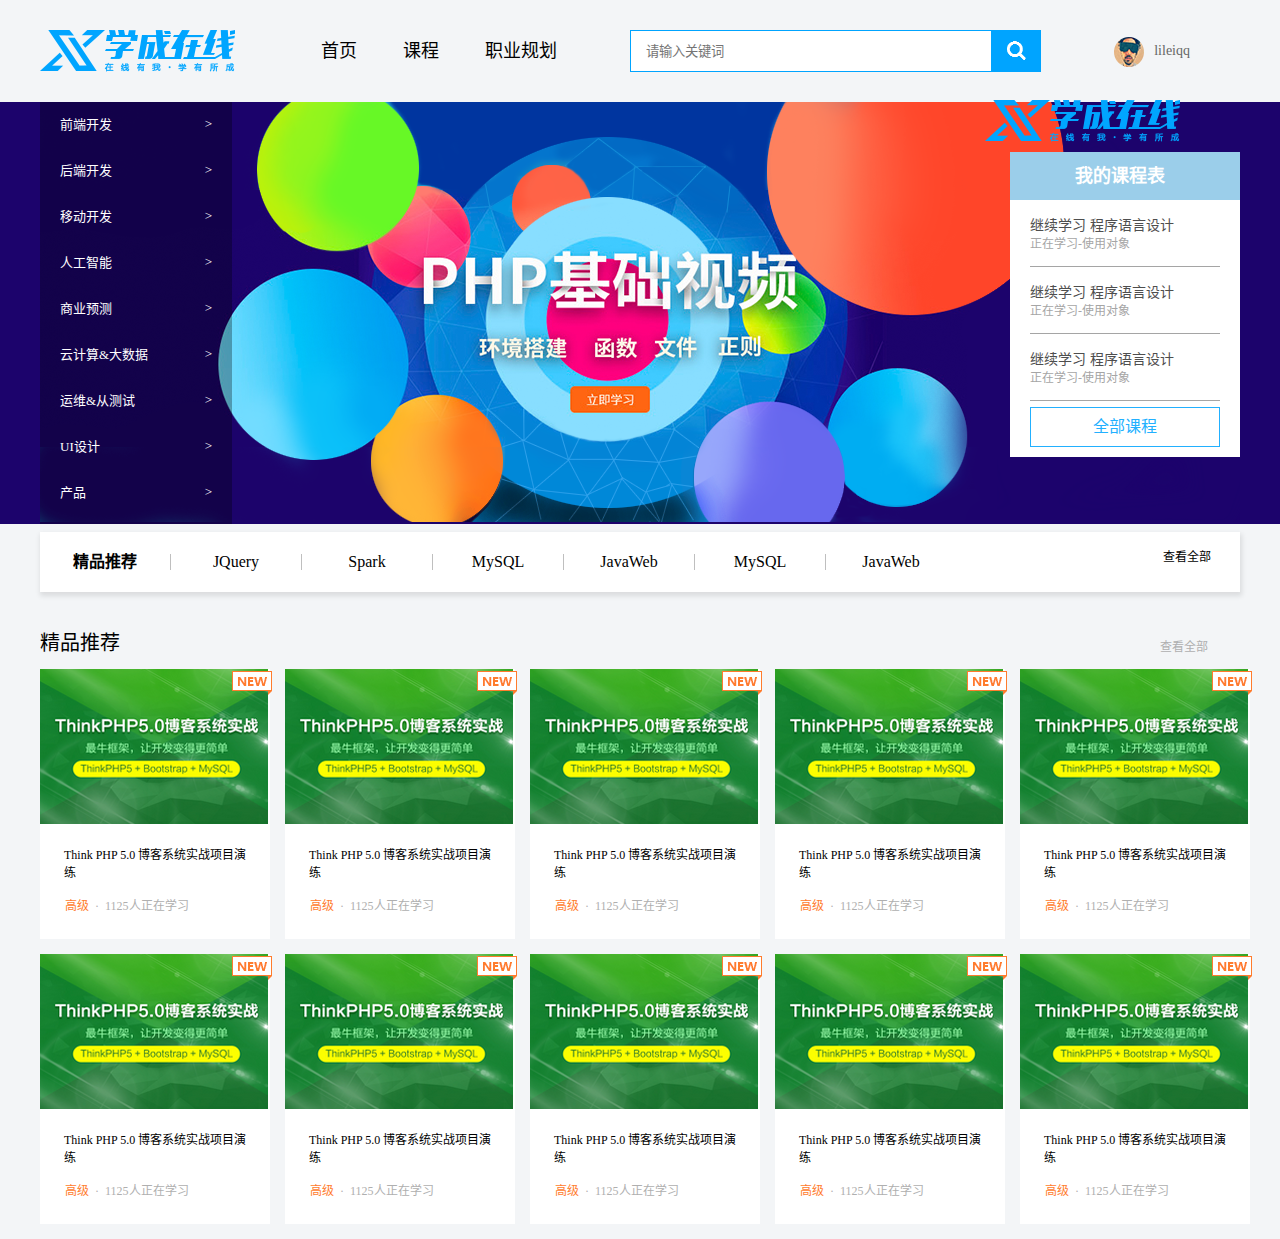
==== index.html @ 4f00f514 "text" ====
<!DOCTYPE html>
<html lang="zh-CN">
<head>
    <meta charset="UTF-8">
    <meta name="viewport" content="width=device-width, initial-scale=1.0">
    <title>学成在线</title>
    <link rel="stylesheet" href="style.css">
</head>
<body>
    <div class="header w">
        <!-- logo的位置 -->
        <div class="logo"><img src="images/logo.png"></div>
        <div class="nav">
            <ul>
                <li><a href="#">首页</a></li>
                <li><a href="#">课程</a></li>
                <li><a href="#">职业规划</a></li>
            </ul>
        </div>
        <!-- 搜索栏的位置 -->
        <div class="search">
            <input type="text" placeholder="请输入关键词">
            <button></button>
        </div>
        <!-- 用户模块 -->
        <div class="user">
            <img src="images/user.png" />lileiqq
        </div>
    </div>
    <div class="banner">
        <!-- banner版心 -->
        <div class="w">
            <div class="subnav">
                <ul>
                    <li><a href="#">前端开发<span>&gt;</span></a></li>
                    <li><a href="#">后端开发<span>&gt;</span></a></li>
                    <li><a href="#">移动开发<span>&gt;</span></a></li>
                    <li><a href="#">人工智能<span>&gt;</span></a></li>
                    <li><a href="#">商业预测<span>&gt;</span></a></li>
                    <li><a href="#">云计算&大数据<span>&gt;</span></a></li>
                    <li><a href="#">运维&从测试<span>&gt;</span></a></li>
                    <li><a href="#">UI设计<span>&gt;</span></a></li>
                    <li><a href="#">产品<span>&gt;</span></a></li>
                </ul>
            </div>
            <div class="course">
                <h4>我的课程表</h4>
                <div class="bd">
                    <ul>
                        <li>
                            <h2>继续学习 程序语言设计</h2>
                            <p>正在学习-使用对象</p>
                        </li>
                        <li>
                            <h2>继续学习 程序语言设计</h2>
                            <p>正在学习-使用对象</p>
                        </li>
                        <li>
                            <h2>继续学习 程序语言设计</h2>
                            <p>正在学习-使用对象</p>
                        </li>
                        <a href="#">全部课程</a>
                    </ul>
                </div>
            </div>
        </div>
        
    </div>
    <!-- 精品推荐开始导航栏 -->
    <div class="goods w">
        <h4><a href="#">精品推荐</a></h4>
        <ul>
            <li><a href="#">JQuery</a></li>
            <li><a href="#">Spark</a></li>
            <li><a href="#">MySQL</a></li>
            <li><a href="#">JavaWeb</a></li>
            <li><a href="#">MySQL</a></li>
            <li><a href="#">JavaWeb</a></li>
        </ul>
        <h2><a href="#">查看全部</a></h2>
    </div>
    <!-- 精品推荐结束导航栏 -->

    <!-- 精品推荐开始 -->
    <div class="box w">
        <div class="box_hd">
            <h2>精品推荐</h2>
            <a href="#">查看全部</a>
        </div>
        <div class="box_bd">
            <ul>
                <li><img src="images/new.png" id="new" ><img src="images/bgc1.png"><h2>Think PHP 5.0 博客系统实战项目演练</h2><div class="tomato"><p class="left">高级</p><p class="right">&nbsp;&nbsp;·&nbsp;&nbsp;1125人正在学习</p></div></li>
                <li><img src="images/new.png" id="new" ><img src="images/bgc1.png"><h2>Think PHP 5.0 博客系统实战项目演练</h2><div class="tomato"><p class="left">高级</p><p class="right">&nbsp;&nbsp;·&nbsp;&nbsp;1125人正在学习</p></div></li>
                <li><img src="images/new.png" id="new" ><img src="images/bgc1.png"><h2>Think PHP 5.0 博客系统实战项目演练</h2><div class="tomato"><p class="left">高级</p><p class="right">&nbsp;&nbsp;·&nbsp;&nbsp;1125人正在学习</p></div></li>
                <li><img src="images/new.png" id="new" ><img src="images/bgc1.png"><h2>Think PHP 5.0 博客系统实战项目演练</h2><div class="tomato"><p class="left">高级</p><p class="right">&nbsp;&nbsp;·&nbsp;&nbsp;1125人正在学习</p></div></li>
                <li><img src="images/new.png" id="new" ><img src="images/bgc1.png"><h2>Think PHP 5.0 博客系统实战项目演练</h2><div class="tomato"><p class="left">高级</p><p class="right">&nbsp;&nbsp;·&nbsp;&nbsp;1125人正在学习</p></div></li>
                <li><img src="images/new.png" id="new" ><img src="images/bgc1.png"><h2>Think PHP 5.0 博客系统实战项目演练</h2><div class="tomato"><p class="left">高级</p><p class="right">&nbsp;&nbsp;·&nbsp;&nbsp;1125人正在学习</p></div></li>
                <li><img src="images/new.png" id="new" ><img src="images/bgc1.png"><h2>Think PHP 5.0 博客系统实战项目演练</h2><div class="tomato"><p class="left">高级</p><p class="right">&nbsp;&nbsp;·&nbsp;&nbsp;1125人正在学习</p></div></li>
                <li><img src="images/new.png" id="new" ><img src="images/bgc1.png"><h2>Think PHP 5.0 博客系统实战项目演练</h2><div class="tomato"><p class="left">高级</p><p class="right">&nbsp;&nbsp;·&nbsp;&nbsp;1125人正在学习</p></div></li>
                <li><img src="images/new.png" id="new" ><img src="images/bgc1.png"><h2>Think PHP 5.0 博客系统实战项目演练</h2><div class="tomato"><p class="left">高级</p><p class="right">&nbsp;&nbsp;·&nbsp;&nbsp;1125人正在学习</p></div></li>
                <li><img src="images/new.png" id="new" ><img src="images/bgc1.png"><h2>Think PHP 5.0 博客系统实战项目演练</h2><div class="tomato"><p class="left">高级</p><p class="right">&nbsp;&nbsp;·&nbsp;&nbsp;1125人正在学习</p></div></li>
    </div>

    <div class="dj">
        <img src="images/logo.png">
    </div>
---- style.css ----
* {
    margin: 0%;
    padding: 0%;
}

.w {
    width: 1200px;
    margin: 0px auto;
}

li {
    list-style: none;
}

a {
    text-decoration: none;
}

body {
    background-color: #f3f5f7;
}

.header {
    height: 42px;
    margin-top: 30px;
}

.logo {
    height: 42px;
    width: 198px;
    float: left;
}

.nav {
    float: left;
    margin-left: 60px;
}

.nav ul li{
    float: left;
    margin: 0px 13px;
}

.nav ul li a {
    display: block;
    height: 42px;
    padding: 0px 10px;
    line-height: 42px;
    font-size: 18px;
    color: black;
}

.nav ul li a:hover {
    border-bottom: 2px solid #00a4ff;
    color: #00a4ff;
}

.search {
    float: left;
    height: 42px;
    width: 412px;
    margin-left: 50px;
}

.search input {
    float: left;
    height: 40px;
    width: 345px;
    border: 1px solid #00a4ff;
    border-right: none;
    padding-left: 15px;
}

.search button {
    float: left;
    height: 42px;
    width: 50px;
    border: 0;
    background: url(images/button.png);
}

.user {
    float: right;
    margin-right: 50px;
    line-height: 42px;
    font-size: 14px;
    color: #666666;

 /* banner部分 */
}

.banner {
    height: 422px;
    background-color: #1c036c;
    margin-top: 30px;
}

.banner .w {
    height: 422px;
    background: url(images/banner2.png) no-repeat top center;
}

.subnav {
    float: left;
    height: 422px;
    width: 192px;
    background-color: rgba(0,0,0, 0.3);
}

.subnav ul {
    margin: 0px 20px;
}

.subnav ul li {
    height: 46px;
    line-height: 44px;
}

.subnav ul li a {
    color: #fff;
    font-size: 13px;
}

.subnav ul li a span {
    float: right;
}

.subnav ul li a:hover {
    color:#00a4ff
}

.course {
    float: right;
    width: 230px;
    height: 305px;
    margin-top: 50px;
    background-color: white;
}

.course>h4 {
    height: 48px;
    padding: 0px 65px;
    background-color: #9bceea;
    line-height: 48px;
    font-size: 18px;
    color: white;
}

.bd {
    padding: 0px 20px;
}


.bd ul li {
    padding: 14px 0px;
    border-bottom: 1px solid #a5a5a5;
}

.bd h2 {
    font-size: 14px;
    font-weight: 400;
    color: #4e4e4e;
}

.bd p {
    font-size: 12px;
    color: #a5a5a5;
}

.bd ul a {
    display: inline-block;
    width: 188px;
    height: 38px;
    text-align: center;
    line-height: 38px;
    color: #22b0ff;
    border: 1px solid #22b0ff;
    margin-top: 6px;
}

/* 精品推荐开始 */
.goods {
    height: 60px;
    margin-top: 8px;
    background-color: white;
    box-shadow: 1px 3px 5px 1px rgba(0,0,0, 0.1);
}

.goods h4 a {
    float: left;
    width: 130px;
    height: 60px;
    font-size: 16px;
    color: black;
    line-height: 60px;
    text-align: center;
}

.goods h4 a:hover {
    color: #22b0ff;
}

.goods ul {
    float: left;
    padding-top: 22px;
}

.goods li{
    float: left;
    width: 130px;
    height: 16px;
    line-height: 16px;
    text-align: center;
    border-left: 1px solid #bfbfbf;
}

.goods li a {
    font-size: 16px;
    color: black;
}

.goods li a:hover {
    color: #22b0ff;
}

.goods h2 {
    float: right;
    width: 57px;
    height: 12px;
    padding-top: 8px;
    padding-right: 20px;
}

.goods h2 a {
    font-size: 12px;
    font-weight: 400;
    color: black;
}

.goods h2 a:hover {
    color: #22b0ff;
}
/* 精品推荐结束 */

/* <!-- 精品推荐开始 --> */
.box {
    height: 598px;
    margin-top: 35px;
}

.box .box_hd {
    height: 42px;
}

.box .box_hd h2 {
    float: left;
    font-size: 20px;
    font-weight: 400;
}

.box .box_hd a {
    float: right;
    padding-top: 10px;
    padding-right: 32px;
    color: #afafaf;
    font-size: 12px;
}

.box .box_hd a:hover {
    color: #22b0ff;
}

.box .box_bd {
    height: 556px;
}

.box .box_bd ul {
    width: 1225px;
}

.box .box_bd ul li {
    position: relative;
    float: left;
    width: 230px;
    height: 270px;
    margin-right: 15px;
    margin-bottom: 15px;
    background-color: white;
    transition: all .5s;
}

.box .box_bd ul li #new {
    position: absolute;
    right: -2px;
    top: 2px;
}

.box .box_bd ul li div {
    width: 230px;
    height: 154px;
}

.box .box_bd ul li h2 {
    width: 185px;
    margin-top: 17px;
    padding-left: 24px;
    font-size: 12px;
    font-weight: 400;
}

.box .box_bd ul li .tomato {
    height: 15px;
    padding-left: 25px;
    margin-top: 15px;
}

.box .box_bd ul li .tomato .left {
    float: left;
    font-size: 12px;
    color: #ff7c2d;
}

.box .box_bd ul li .tomato .right {
    float: left;
    font-size: 12px;
    color: #afafaf;
}

.box_bd ul li:hover {
    box-shadow: 1px 3px 5px 1px rgba(0,0,0, 0.1);
}

.dj {
    position: fixed;
    right: 100px;
    top: 100px;
}

.user img {
    padding-right: 10px;
    vertical-align: middle;
}
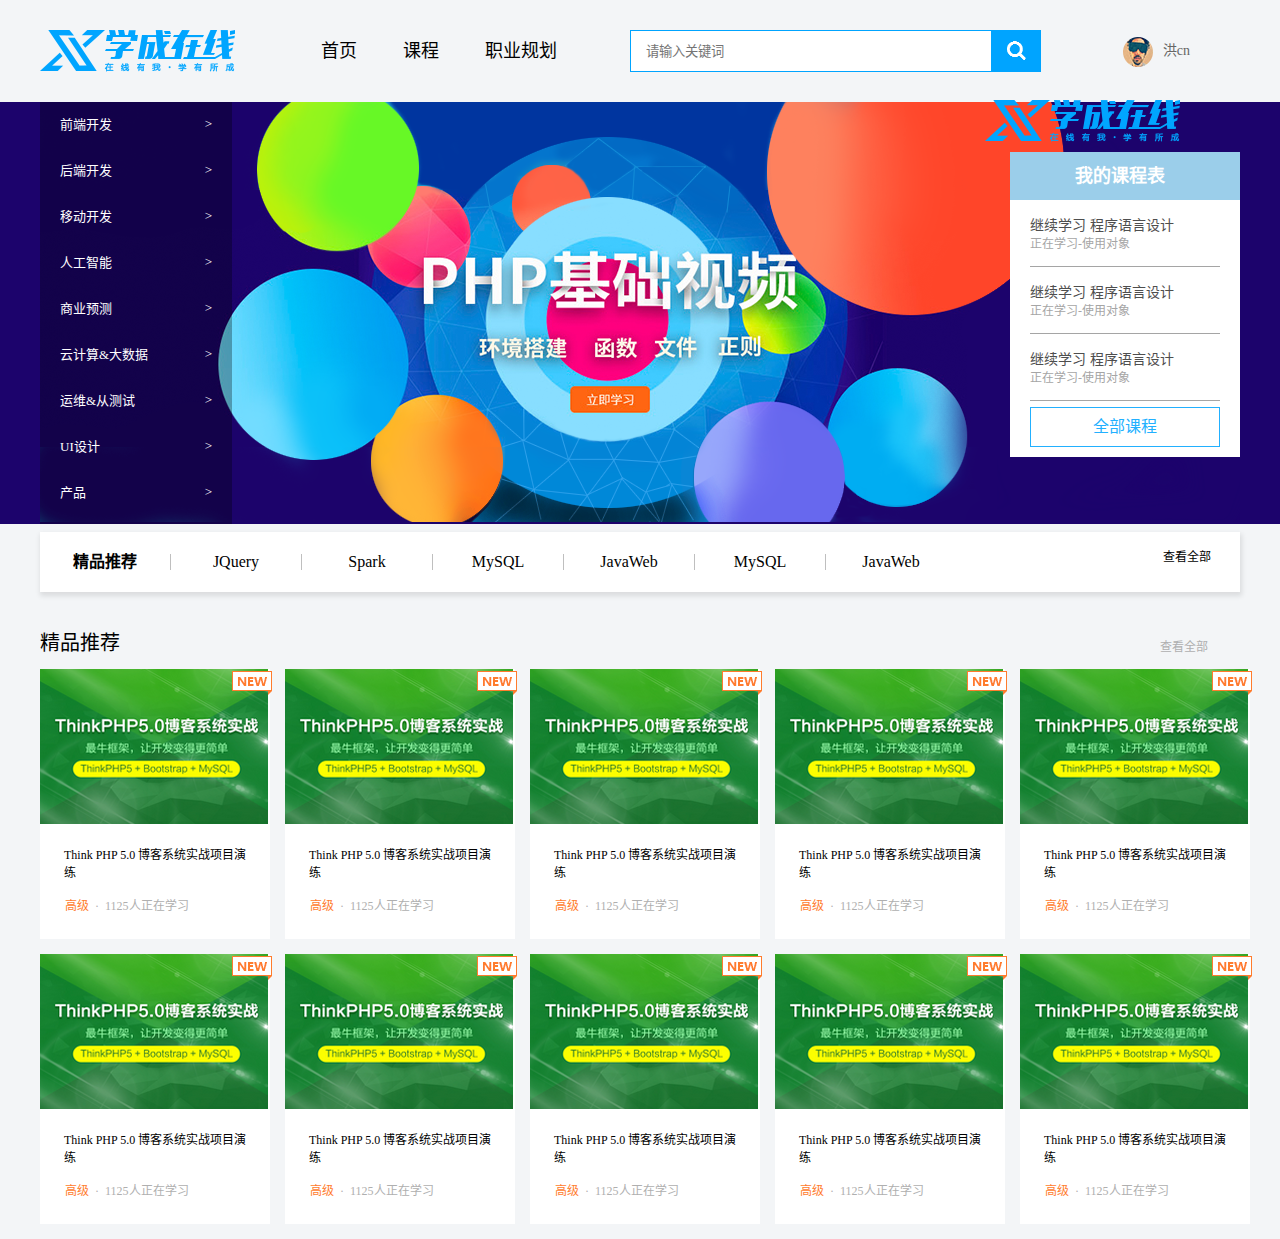
==== commit 82f5cb83: "text1" ====
--- a/index.html
+++ b/index.html
@@ -24,7 +24,7 @@
         </div>
         <!-- 用户模块 -->
         <div class="user">
-            <img src="images/user.png" />lileiqq
+            <img src="images/user.png" />洪cn
         </div>
     </div>
     <div class="banner">
--- a/style.css
+++ b/style.css
@@ -55,7 +55,7 @@
     color: #00a4ff;
 }
 
-.search {
+.header .search {
     float: left;
     height: 42px;
     width: 412px;
@@ -69,6 +69,7 @@
     border: 1px solid #00a4ff;
     border-right: none;
     padding-left: 15px;
+    outline: none;
 }
 
 .search button {
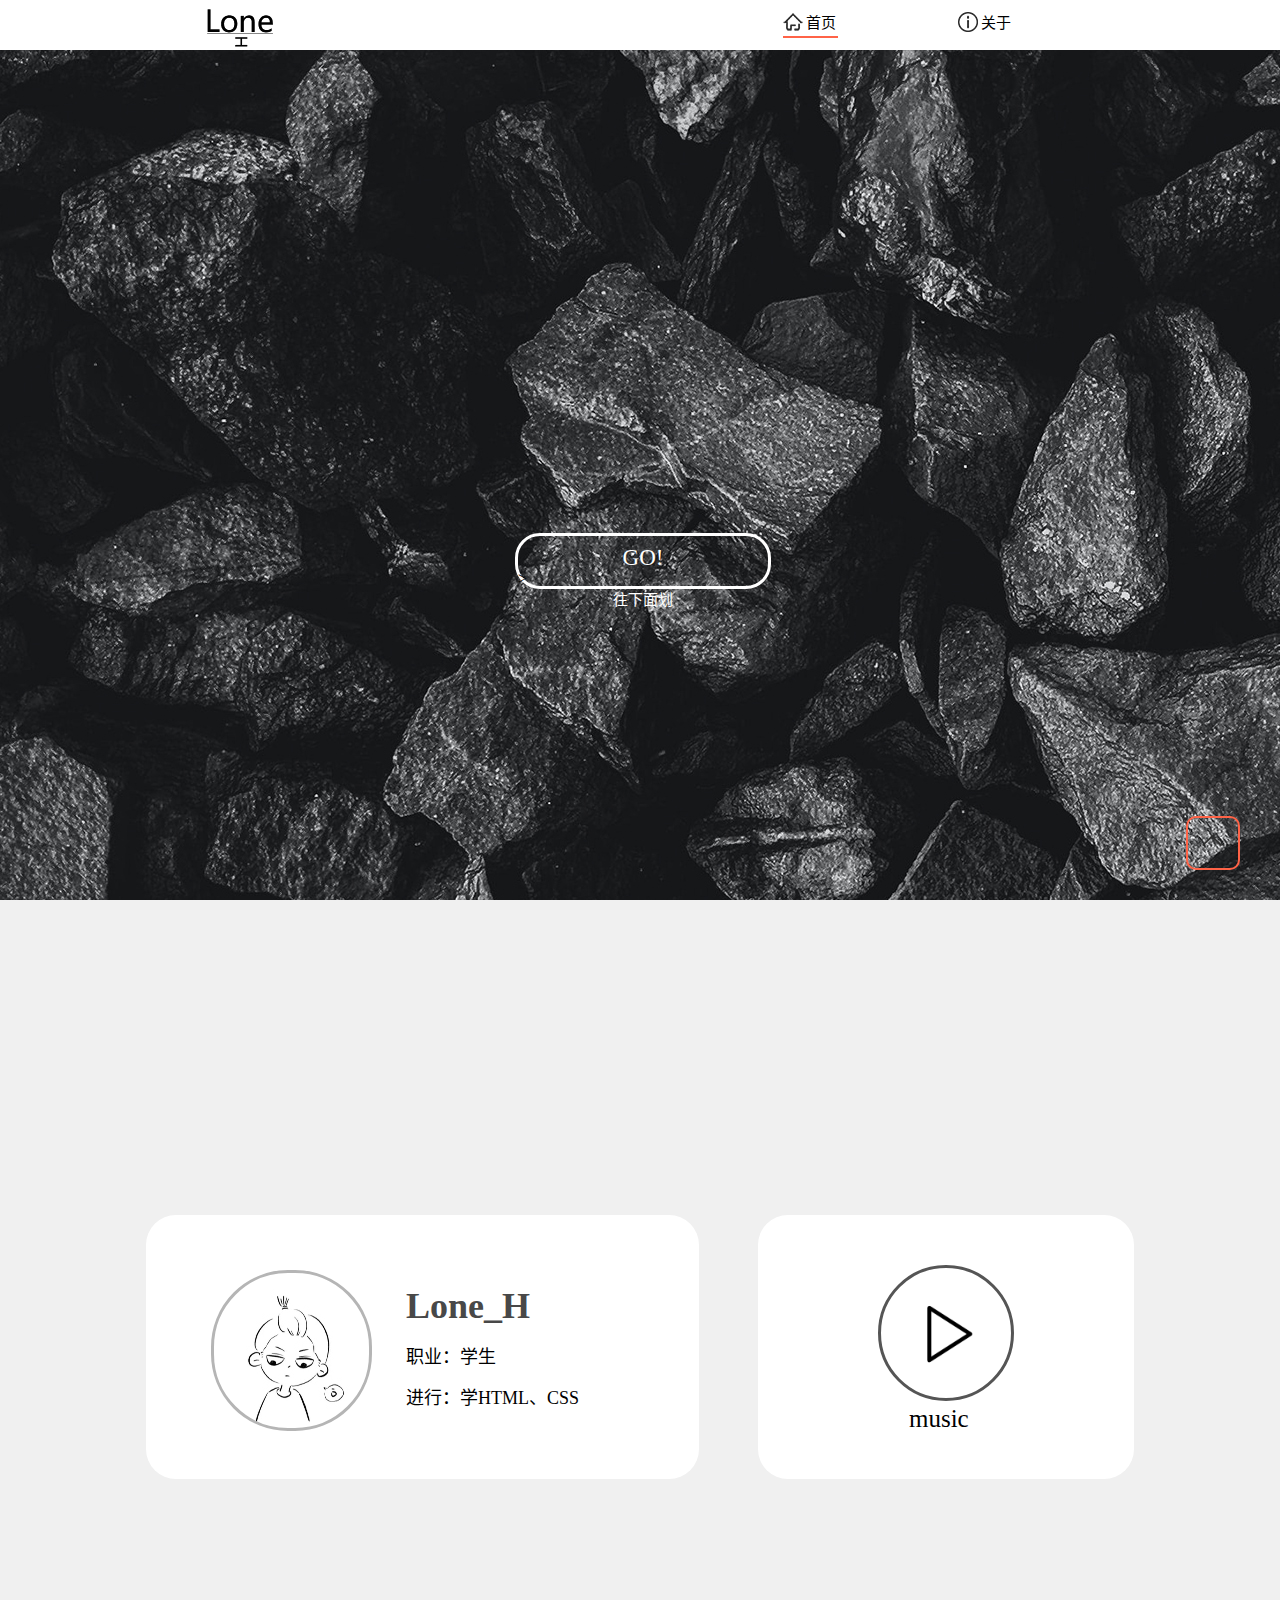
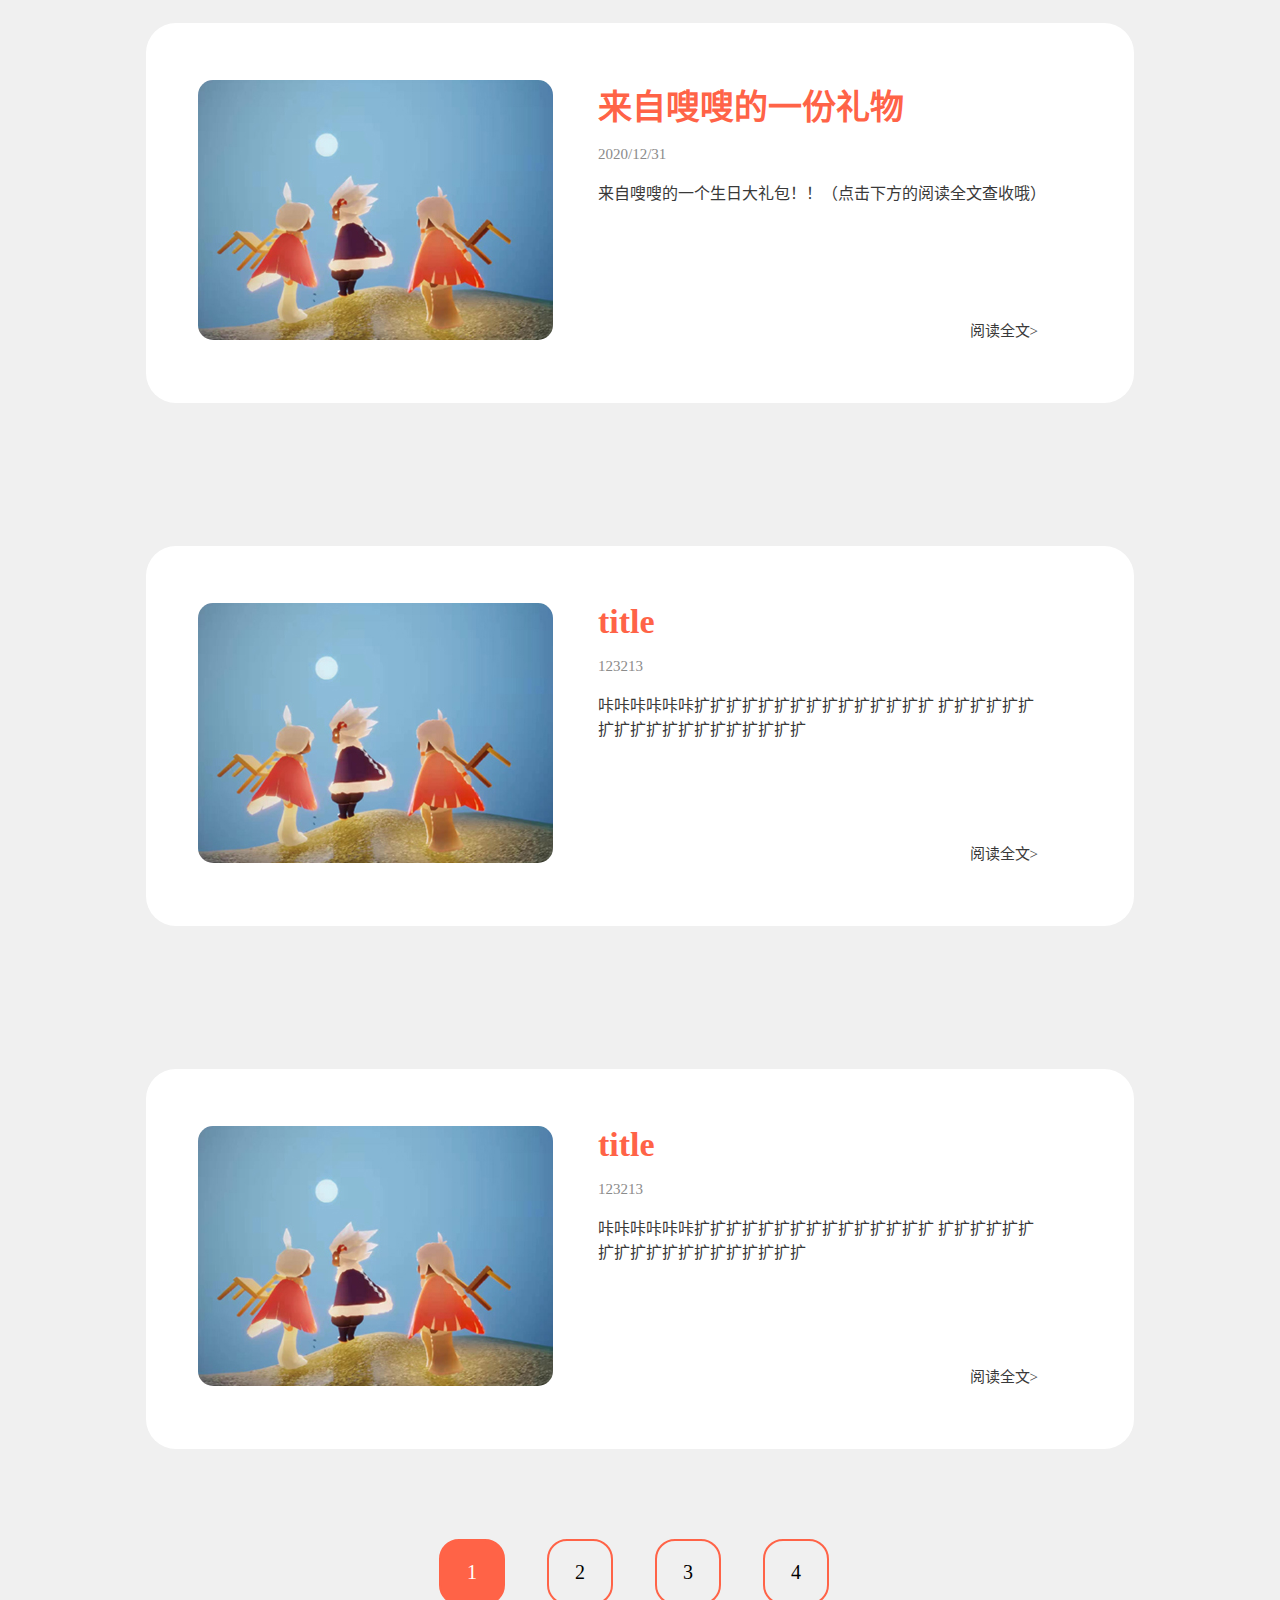
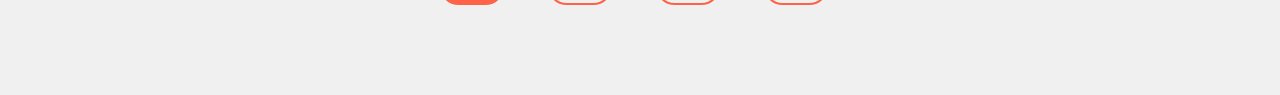
==== commit 503c9a49: "12.31gift" ====
--- a/index.html
+++ b/index.html
@@ -1,106 +1,103 @@
 <!DOCTYPE html>
 <html lang="zh-CN">
+
 <head>
     <meta charset="UTF-8">
     <meta name="viewport" content="width=device-width, initial-scale=1.0">
-    <title>学成在线</title>
-    <link rel="stylesheet" href="style.css">
+    <title>Lone_H的个人博客</title>
+    <link rel="stylesheet" href="css/Initialize.css">
+    <link rel="stylesheet" href="css/style.css">
 </head>
+
 <body>
-    <div class="header w">
-        <!-- logo的位置 -->
-        <div class="logo"><img src="images/logo.png"></div>
+    <!-- nav部分 -->
+    <div class="box">
         <div class="nav">
+            <a href="index.html"><img src="images/logo.png"></a>
             <ul>
-                <li><a href="#">首页</a></li>
-                <li><a href="#">课程</a></li>
-                <li><a href="#">职业规划</a></li>
+                <li><a href="index.html"><img src="images/home.png">首页</a></li>
+                <li><a href="about.html"><img src="images/about.png">关于</a></li>
             </ul>
-        </div>
-        <!-- 搜索栏的位置 -->
-        <div class="search">
-            <input type="text" placeholder="请输入关键词">
-            <button></button>
-        </div>
-        <!-- 用户模块 -->
-        <div class="user">
-            <img src="images/user.png" />洪cn
-        </div>
-    </div>
-    <div class="banner">
-        <!-- banner版心 -->
-        <div class="w">
-            <div class="subnav">
-                <ul>
-                    <li><a href="#">前端开发<span>&gt;</span></a></li>
-                    <li><a href="#">后端开发<span>&gt;</span></a></li>
-                    <li><a href="#">移动开发<span>&gt;</span></a></li>
-                    <li><a href="#">人工智能<span>&gt;</span></a></li>
-                    <li><a href="#">商业预测<span>&gt;</span></a></li>
-                    <li><a href="#">云计算&大数据<span>&gt;</span></a></li>
-                    <li><a href="#">运维&从测试<span>&gt;</span></a></li>
-                    <li><a href="#">UI设计<span>&gt;</span></a></li>
-                    <li><a href="#">产品<span>&gt;</span></a></li>
-                </ul>
-            </div>
-            <div class="course">
-                <h4>我的课程表</h4>
-                <div class="bd">
-                    <ul>
-                        <li>
-                            <h2>继续学习 程序语言设计</h2>
-                            <p>正在学习-使用对象</p>
-                        </li>
-                        <li>
-                            <h2>继续学习 程序语言设计</h2>
-                            <p>正在学习-使用对象</p>
-                        </li>
-                        <li>
-                            <h2>继续学习 程序语言设计</h2>
-                            <p>正在学习-使用对象</p>
-                        </li>
-                        <a href="#">全部课程</a>
-                    </ul>
-                </div>
-            </div>
         </div>
         
     </div>
-    <!-- 精品推荐开始导航栏 -->
-    <div class="goods w">
-        <h4><a href="#">精品推荐</a></h4>
+    <!-- banner部分 -->
+    <div class="banner" style="background-image: url(images/banner.jpg);">
+        <div class="tab">
+            <span><a href="gift.html" target="_blank">GO!</a>></span>
+            <p>往下面划</p></a>
+        </div>
+    </div>
+    <!-- 模块部分 -->
+    <div class="mokuai w">
+        <div class="info">
+            <div class="user" style="background-image:url(images/user.jpg)"></div>
+            <ul>
+                <li><a href="about.html"><h3>Lone_H</h3></a></li>
+                <li>职业：学生</li>
+                <li>进行：学HTML、CSS</li>
+            </ul>
+        </div>
+        <div class="music">
+            <div class="musicbox">
+                <img src="images/play.png">
+                <h4>music</h4>
+            </div>
+        </div>
+    </div>
+    <div class="blog w">
         <ul>
-            <li><a href="#">JQuery</a></li>
-            <li><a href="#">Spark</a></li>
-            <li><a href="#">MySQL</a></li>
-            <li><a href="#">JavaWeb</a></li>
-            <li><a href="#">MySQL</a></li>
-            <li><a href="#">JavaWeb</a></li>
+            <li>
+                <div class="photo">
+                    <img src="images/photo1.jpg" >
+                </div>
+                <div class="artical">
+                    <h4>来自嗖嗖的一份礼物</h4>
+                    <p id="go">2020/12/31</p>
+                    <p>来自嗖嗖的一个生日大礼包！！（点击下方的阅读全文查收哦）</p>
+                    <a href="gift.html">阅读全文></a>
+                </div>
+            </li>
+            <li>
+                <div class="photo">
+                    <img src="images/photo1.jpg" alt="">
+                </div>
+                <div class="artical">
+                    <h4>title</h4>
+                    <p>123213</p>
+                    <p>咔咔咔咔咔咔扩扩扩扩扩扩扩扩扩扩扩扩扩扩扩
+                        扩扩扩扩扩扩扩扩扩扩扩扩扩扩扩扩扩扩扩</p>
+                    <a href="#">阅读全文></a>
+                </div>
+            </li>
+            <li>
+                <div class="photo">
+                    <img src="images/photo1.jpg" alt="">
+                </div>
+                <div class="artical">
+                    <h4>title</h4>
+                    <p>123213</p>
+                    <p>咔咔咔咔咔咔扩扩扩扩扩扩扩扩扩扩扩扩扩扩扩
+                        扩扩扩扩扩扩扩扩扩扩扩扩扩扩扩扩扩扩扩</p>
+                    <a href="#">阅读全文></a>
+                </div>
+            </li>
+            
         </ul>
-        <h2><a href="#">查看全部</a></h2>
     </div>
-    <!-- 精品推荐结束导航栏 -->
-
-    <!-- 精品推荐开始 -->
-    <div class="box w">
-        <div class="box_hd">
-            <h2>精品推荐</h2>
-            <a href="#">查看全部</a>
-        </div>
-        <div class="box_bd">
-            <ul>
-                <li><img src="images/new.png" id="new" ><img src="images/bgc1.png"><h2>Think PHP 5.0 博客系统实战项目演练</h2><div class="tomato"><p class="left">高级</p><p class="right">&nbsp;&nbsp;·&nbsp;&nbsp;1125人正在学习</p></div></li>
-                <li><img src="images/new.png" id="new" ><img src="images/bgc1.png"><h2>Think PHP 5.0 博客系统实战项目演练</h2><div class="tomato"><p class="left">高级</p><p class="right">&nbsp;&nbsp;·&nbsp;&nbsp;1125人正在学习</p></div></li>
-                <li><img src="images/new.png" id="new" ><img src="images/bgc1.png"><h2>Think PHP 5.0 博客系统实战项目演练</h2><div class="tomato"><p class="left">高级</p><p class="right">&nbsp;&nbsp;·&nbsp;&nbsp;1125人正在学习</p></div></li>
-                <li><img src="images/new.png" id="new" ><img src="images/bgc1.png"><h2>Think PHP 5.0 博客系统实战项目演练</h2><div class="tomato"><p class="left">高级</p><p class="right">&nbsp;&nbsp;·&nbsp;&nbsp;1125人正在学习</p></div></li>
-                <li><img src="images/new.png" id="new" ><img src="images/bgc1.png"><h2>Think PHP 5.0 博客系统实战项目演练</h2><div class="tomato"><p class="left">高级</p><p class="right">&nbsp;&nbsp;·&nbsp;&nbsp;1125人正在学习</p></div></li>
-                <li><img src="images/new.png" id="new" ><img src="images/bgc1.png"><h2>Think PHP 5.0 博客系统实战项目演练</h2><div class="tomato"><p class="left">高级</p><p class="right">&nbsp;&nbsp;·&nbsp;&nbsp;1125人正在学习</p></div></li>
-                <li><img src="images/new.png" id="new" ><img src="images/bgc1.png"><h2>Think PHP 5.0 博客系统实战项目演练</h2><div class="tomato"><p class="left">高级</p><p class="right">&nbsp;&nbsp;·&nbsp;&nbsp;1125人正在学习</p></div></li>
-                <li><img src="images/new.png" id="new" ><img src="images/bgc1.png"><h2>Think PHP 5.0 博客系统实战项目演练</h2><div class="tomato"><p class="left">高级</p><p class="right">&nbsp;&nbsp;·&nbsp;&nbsp;1125人正在学习</p></div></li>
-                <li><img src="images/new.png" id="new" ><img src="images/bgc1.png"><h2>Think PHP 5.0 博客系统实战项目演练</h2><div class="tomato"><p class="left">高级</p><p class="right">&nbsp;&nbsp;·&nbsp;&nbsp;1125人正在学习</p></div></li>
-                <li><img src="images/new.png" id="new" ><img src="images/bgc1.png"><h2>Think PHP 5.0 博客系统实战项目演练</h2><div class="tomato"><p class="left">高级</p><p class="right">&nbsp;&nbsp;·&nbsp;&nbsp;1125人正在学习</p></div></li>
+    <!-- 尾部导航 -->
+    <div class="footer">
+        <a href="#">1</a>
+        <a href="#">2</a>
+        <a href="#">3</a>
+        <a href="#">4</a>
     </div>
 
-    <div class="dj">
-        <img src="images/logo.png">
+    <!-- 边侧导航栏 -->
+    <div class="sidenav">
+        <a href="#"><img src="images/top.png"></a>
     </div>
+
+    <audio src="birthdays.mp3" controls autoplay style="display: none;"></audio>
+        
+</html>--- a/css/Initialize.css
+++ b/css/Initialize.css
@@ -0,0 +1,22 @@
+* {
+    margin: 0;
+    padding: 0;
+}
+
+body {
+    background-color: #f0f0f0;
+}
+
+
+ul {
+    list-style: none;
+}
+
+img {
+    vertical-align: middle;
+}
+
+a {
+    color: black;
+    text-decoration: none;
+}--- a/css/style.css
+++ b/css/style.css
@@ -0,0 +1,298 @@
+.w {
+    margin: 0 auto;
+}
+/* nav界面 */
+.box {
+    height: 50px;
+    background-color: white;
+}
+
+.box .nav {
+    width: 870px;
+    height: 40px;
+    margin: 0 auto;
+    padding-top: 6px;
+}
+
+.box .nav img:first-child {
+    cursor: pointer;
+}
+
+.box .nav ul {
+    float: right;
+    padding-top: 5px;
+    padding-right: 62px;
+}
+
+.box .nav ul li {
+    float: left;
+    width: 55px;
+    height: 25px;
+}
+
+.box .nav ul li:first-child{
+    margin-right: 120px;
+    border-bottom: 2px solid tomato;
+}
+
+.box .nav ul li a {
+    font-size: 15px;
+}
+
+.box .nav ul li:hover {
+    color:tomato;
+    border-bottom: 2px solid tomato;
+}
+
+.box .nav ul li a img {
+    margin-right: 3px;
+    vertical-align: bottom;
+}
+
+/* banner部分 */
+.banner {
+    position: relative;
+    height: 1015px;
+    background-attachment: fixed;
+}
+
+.banner .tab {
+    position: absolute;
+    top: 50%;
+    left: 50%;
+    margin-left: -125px;
+    margin-top: -25px;
+    width: 250px;
+    height: 50px;
+    border: 3px solid white;
+    border-radius: 25px;
+}
+
+.banner .tab span a {
+    display: inline-block;
+    width: 250px;
+    height: 25px;
+    text-align: center;
+    padding-top: 9px;
+    font-size: 23px;
+    color: white;
+    cursor: pointer;
+}
+
+.banner .tab p {
+    font-size: 15px;
+    color: white;
+    margin-top: 0px;
+    text-align: center;
+}
+
+/* 模块部分 */
+.mokuai {
+    position: relative;
+    width: 988px;
+    height: 265px;
+    margin-top: 150px;
+}
+
+.mokuai .info {
+    position: relative;
+    width: 553px;
+    height: 264px;
+    background-color: white;
+    border-radius: 30px;
+    transition: all 1s;
+}
+
+.mokuai .info:hover {
+    box-shadow: 10px 10px 20px rgba(0,0,0,0.15);
+}
+
+
+.mokuai .info .user {
+    position: absolute;
+    width: 155px;
+    height: 155px;
+    top: 55px;
+    left: 65px;
+    background-color: teal;
+    border: 3px solid #b5b5b5;
+    border-radius: 77px;
+}
+
+.info ul {
+    position: absolute;
+    top: 70px;
+    right: 120px;
+}
+
+.info ul li h3 {
+    display: block;
+    color: #484848;
+    font-size: 36px;
+}
+
+
+.info ul li:nth-child(2) {
+    font-size: 18px;
+    margin: 15px 0px;
+}
+
+.info ul li:nth-child(3) {
+    font-size: 18px;
+}
+
+
+.mokuai .music {
+    position: absolute;
+    top: 0;
+    right: 0;
+    width: 376px;
+    height: 264px;
+    background-color: white;
+    border-radius: 30px;
+    transition: all 1s;
+}
+
+.mokuai .music:hover {
+    box-shadow: 10px 10px 20px rgba(0,0,0,0.15);
+}
+
+.music .musicbox {
+    position: absolute;
+    top: 50px;
+    left: 120px;
+    width: 130px;
+    height: 130px;
+    color: black;
+    font-size: 25px;
+    border: 3px solid #555555;
+    border-radius: 78px;
+}
+
+.music .musicbox img {
+    height: 80px;
+    padding: 26px 26px;
+    cursor: pointer;
+}
+
+.music .musicbox h4 {
+    font-weight: 400;
+    padding-top: 5px;
+    padding-left: 28px;
+}
+
+.blog {
+    position: relative;
+    width: 988px;
+    margin: 0 auto;
+}
+
+.blog ul li {
+    position: relative;
+    width: 988px;
+    height: 380px;
+    background-color: #fff;
+    margin-top: 143px;
+    border-radius: 30px;
+    transition: all 1s;
+}
+.blog>ul>li>div {
+    position: absolute;
+    top: 57px;
+    left: 52px;
+    width: 355px;
+    height: 260px;
+    border-radius: 15px;
+    overflow: hidden;
+}
+
+.blog ul li .artical {
+    position: absolute;
+    width: 440px;
+    height: 260px;
+    margin-left: 400px;
+    border-radius: 0;
+}
+
+.blog ul li .artical h4 {
+    font-size: 34px;
+    color: tomato;
+}
+
+.blog ul li .artical p:first-of-type {
+    margin: 17px 0px;
+    font-size: 15px;
+    color: #8b8b8b;
+
+}
+
+.blog ul li .artical p:last-of-type {
+    font-size: 16px;
+    color: #393939;
+}
+
+.artical a {
+    display: inline-block;
+    position: absolute;
+    bottom: 0;
+    right: 0;
+    font-size: 15px;
+    color: #393939;
+    transition: color 0.7s;
+}
+
+.artical a:hover {
+    color: tomato;
+}
+
+.blog ul li:hover {
+    box-shadow: 10px 10px 20px rgba(0,0,0,0.15);
+}
+
+/* 尾部导航 */
+.footer {
+    width: 440px;
+    margin: 90px auto;
+    padding-left: 38px;
+}
+
+.footer a{
+    display: inline-block;
+    width: 62px;
+    height: 62px;
+    font-size: 20px;
+    text-align: center;
+    line-height: 62px;
+    margin-right: 38px ;
+    border: 2px solid tomato;
+    border-radius: 20px;
+    transition: all 0.2s;
+}
+
+.footer a:hover {
+    color: white;
+    background-color: tomato;
+}
+
+.footer a:first-child{
+    background-color: tomato;
+    color: white;
+}
+
+/* 侧边导航 */
+
+.sidenav{
+    position: fixed;
+    bottom: 30px;
+    right: 40px;
+    width: 50px;
+    height: 50px;
+    border: 2px solid tomato;
+    border-radius: 10px;
+}
+
+
+.sidenav a img {
+    padding: 14px;
+    padding-top: 17px;
+}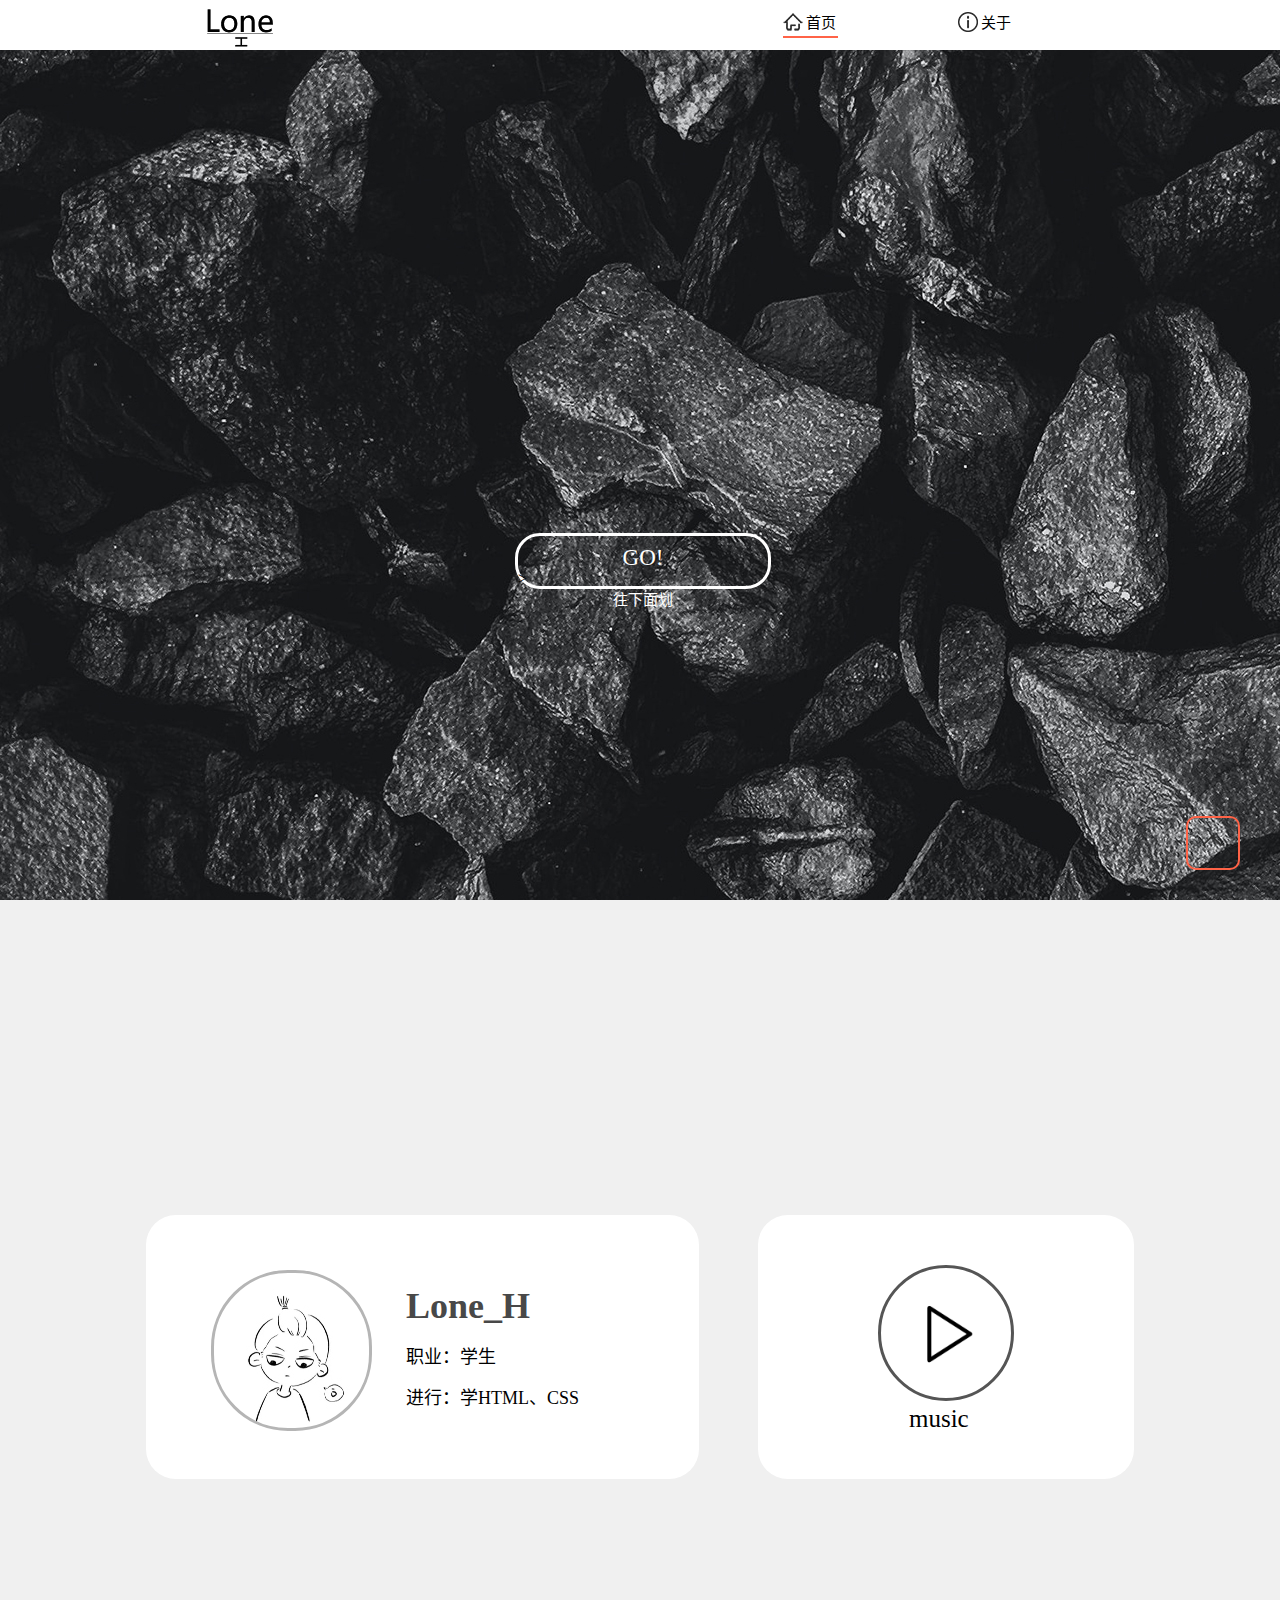
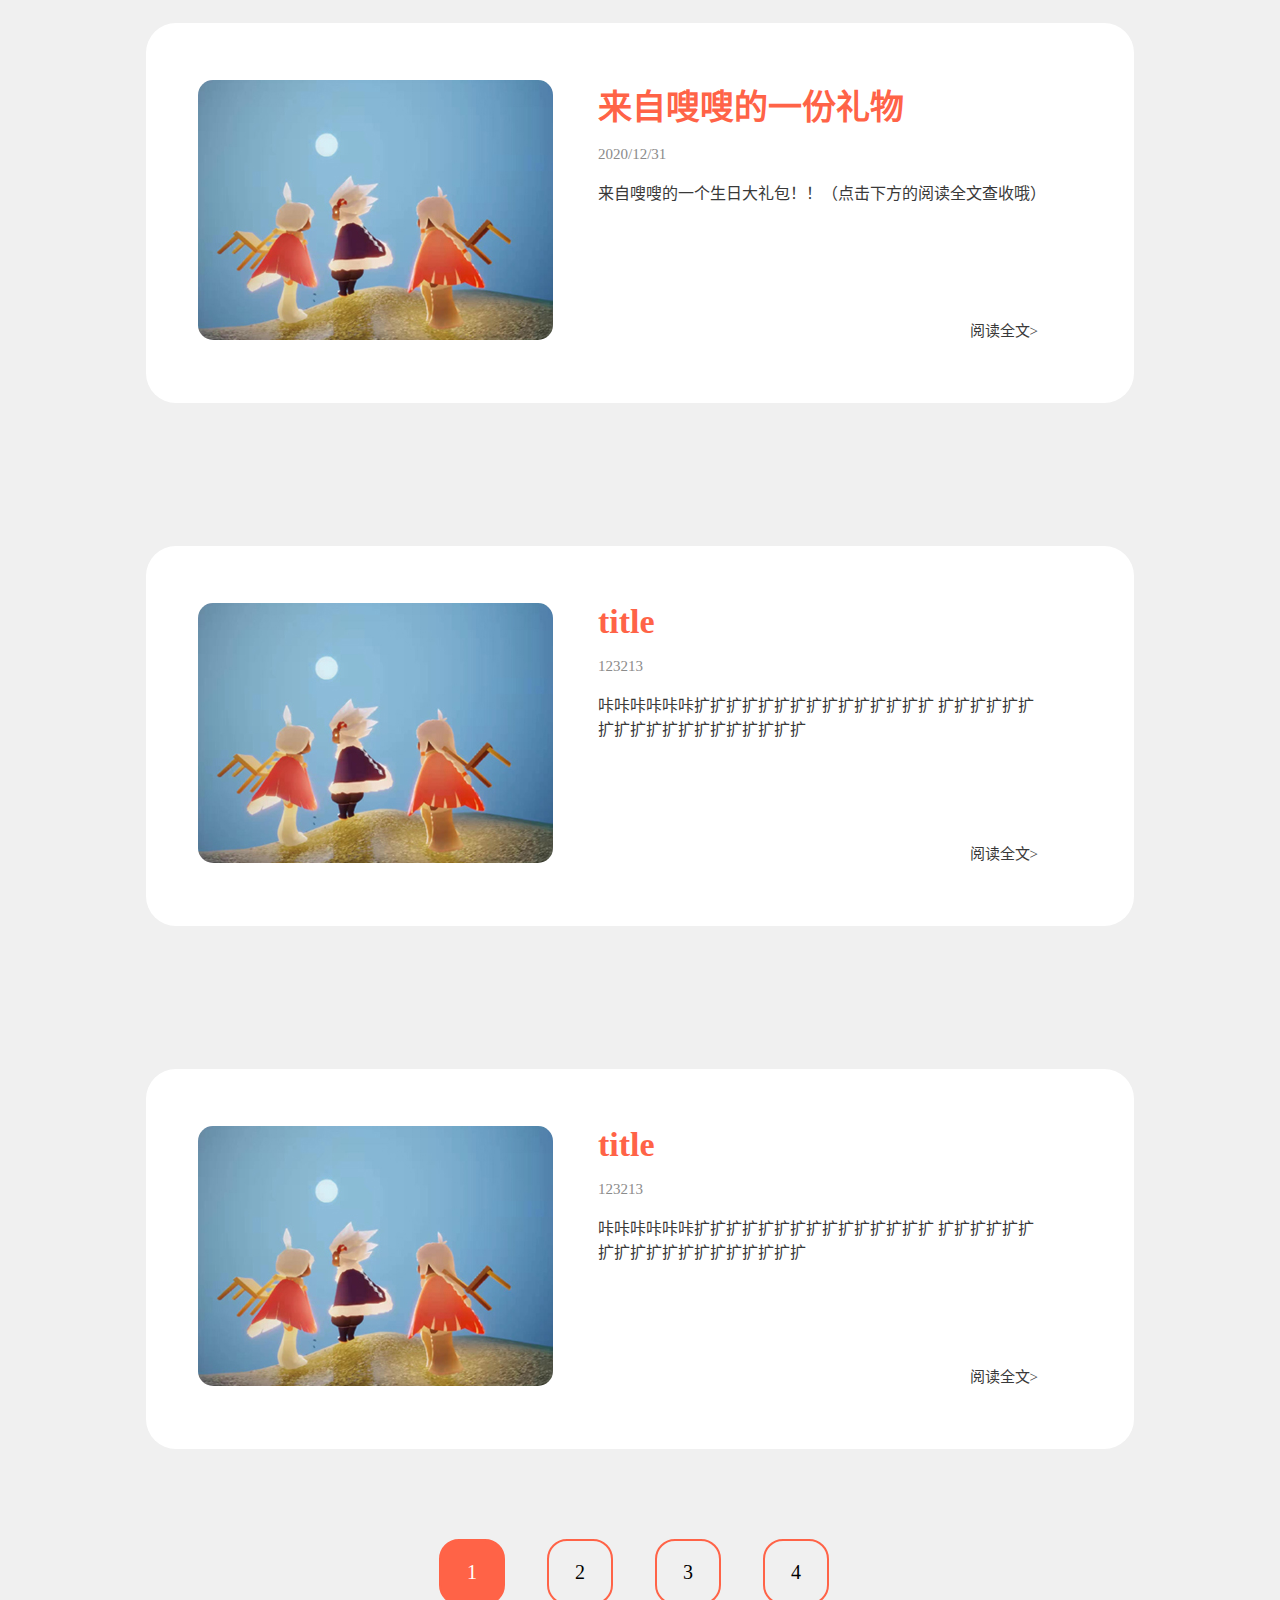
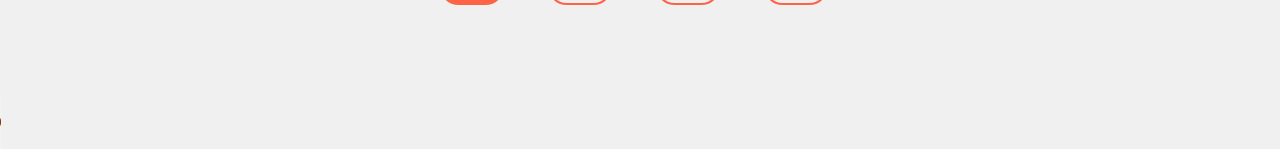
==== commit 82271b51: "Update index.html" ====
--- a/index.html
+++ b/index.html
@@ -98,6 +98,6 @@
         <a href="#"><img src="images/top.png"></a>
     </div>
 
-    <audio src="birthdays.mp3" controls autoplay style="display: none;"></audio>
+    <audio src="birthdays.mp3" controls autoplay style="display: block;"></audio>
         
 </html>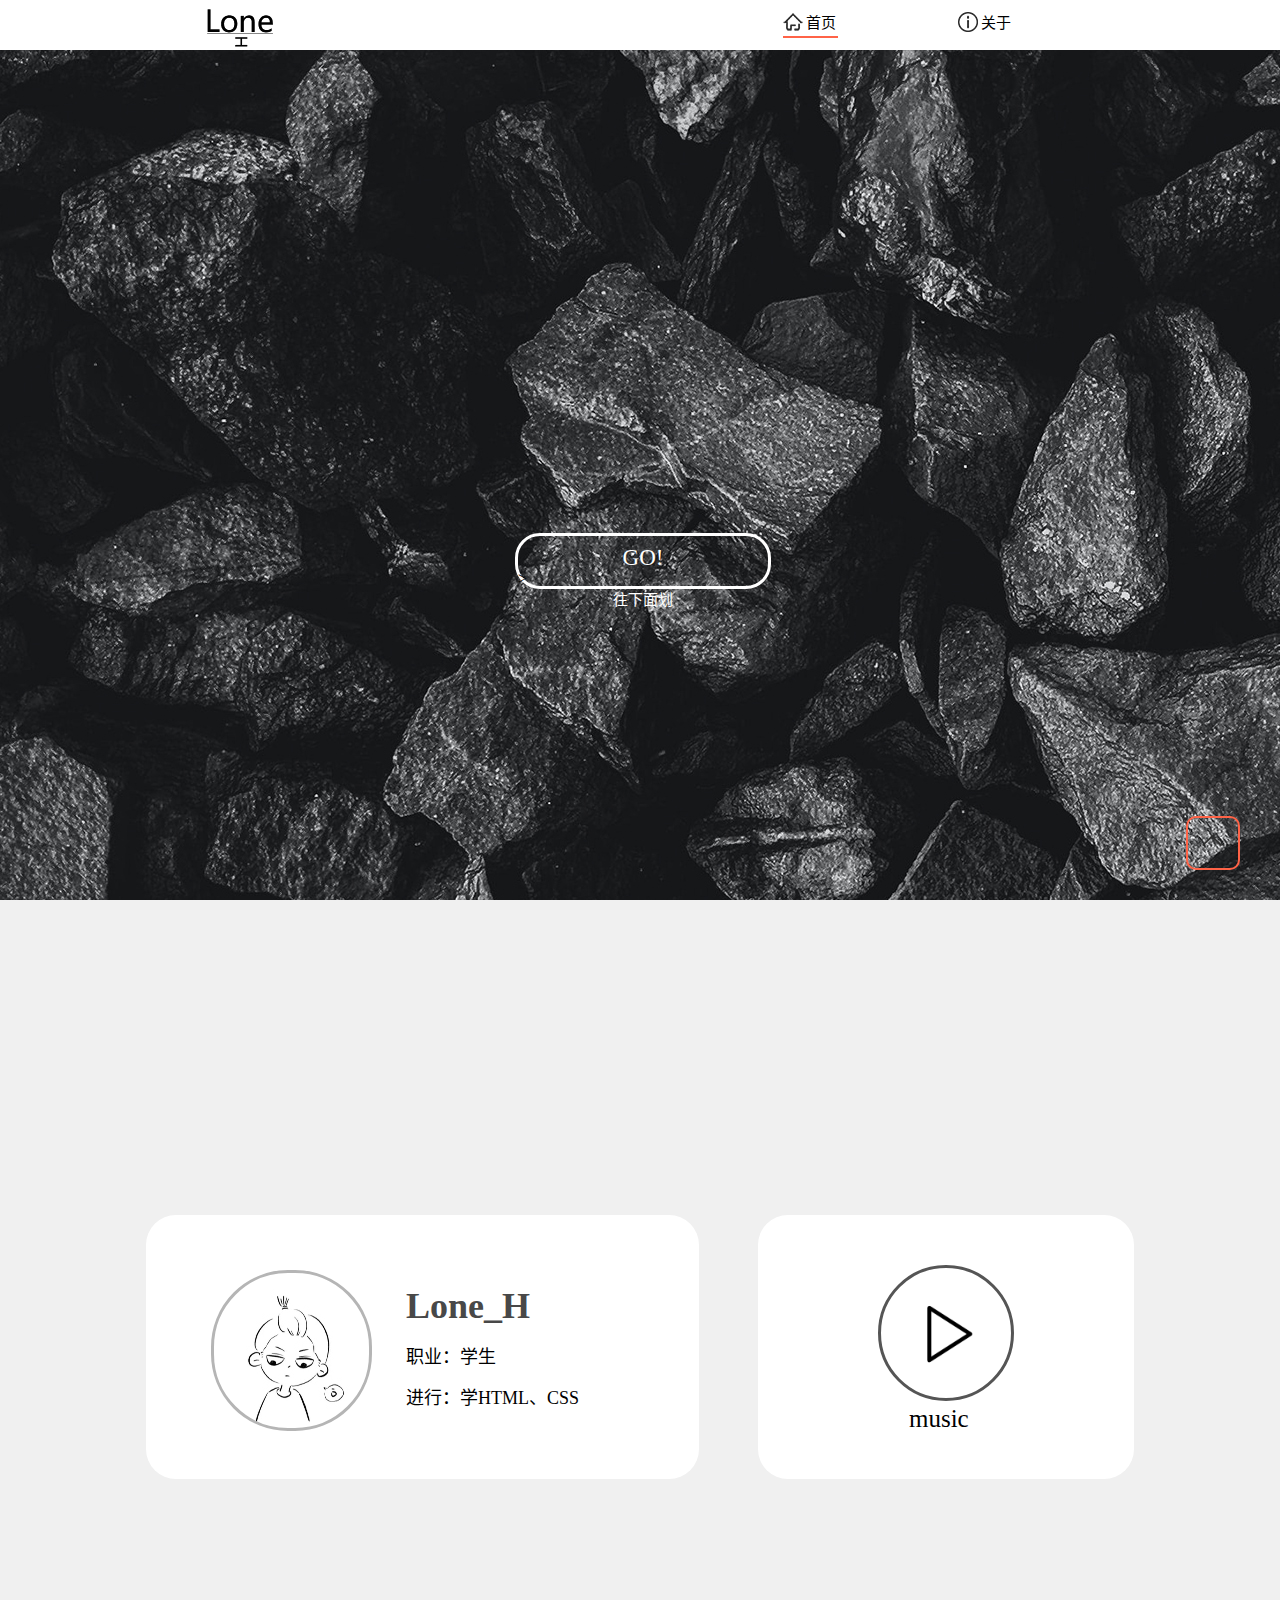
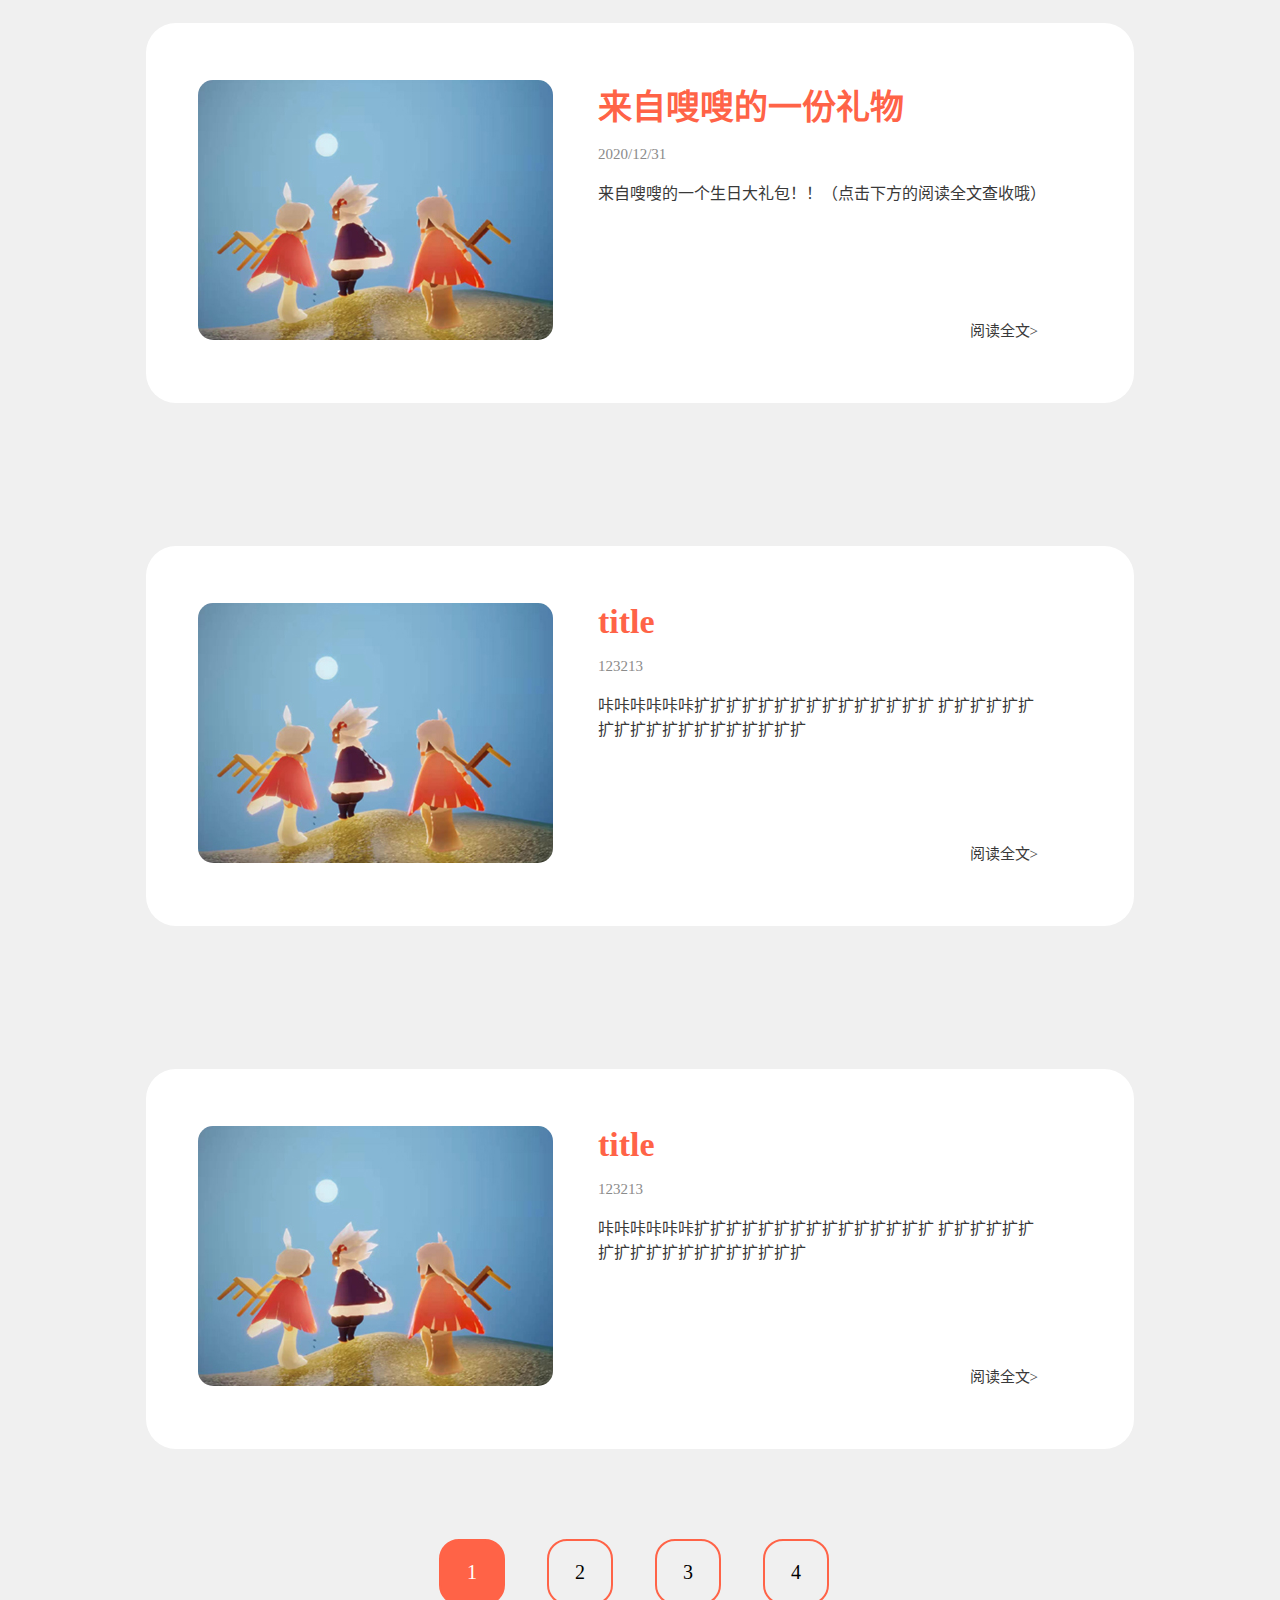
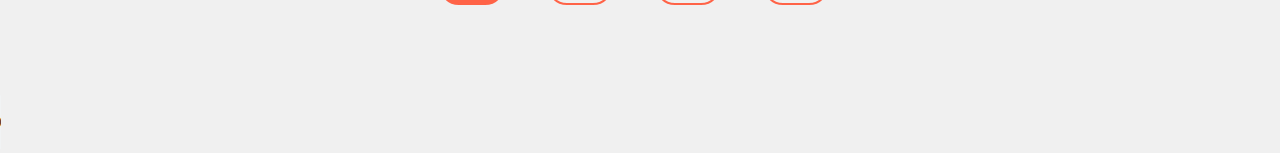
==== commit 2090a016: "Update index.html" ====
--- a/index.html
+++ b/index.html
@@ -98,6 +98,6 @@
         <a href="#"><img src="images/top.png"></a>
     </div>
 
-    <audio src="birthdays.mp3" controls autoplay style="display: block;"></audio>
+    <audio src="birthdays.mp3" controls autoplay style="outline: none"></audio>
         
 </html>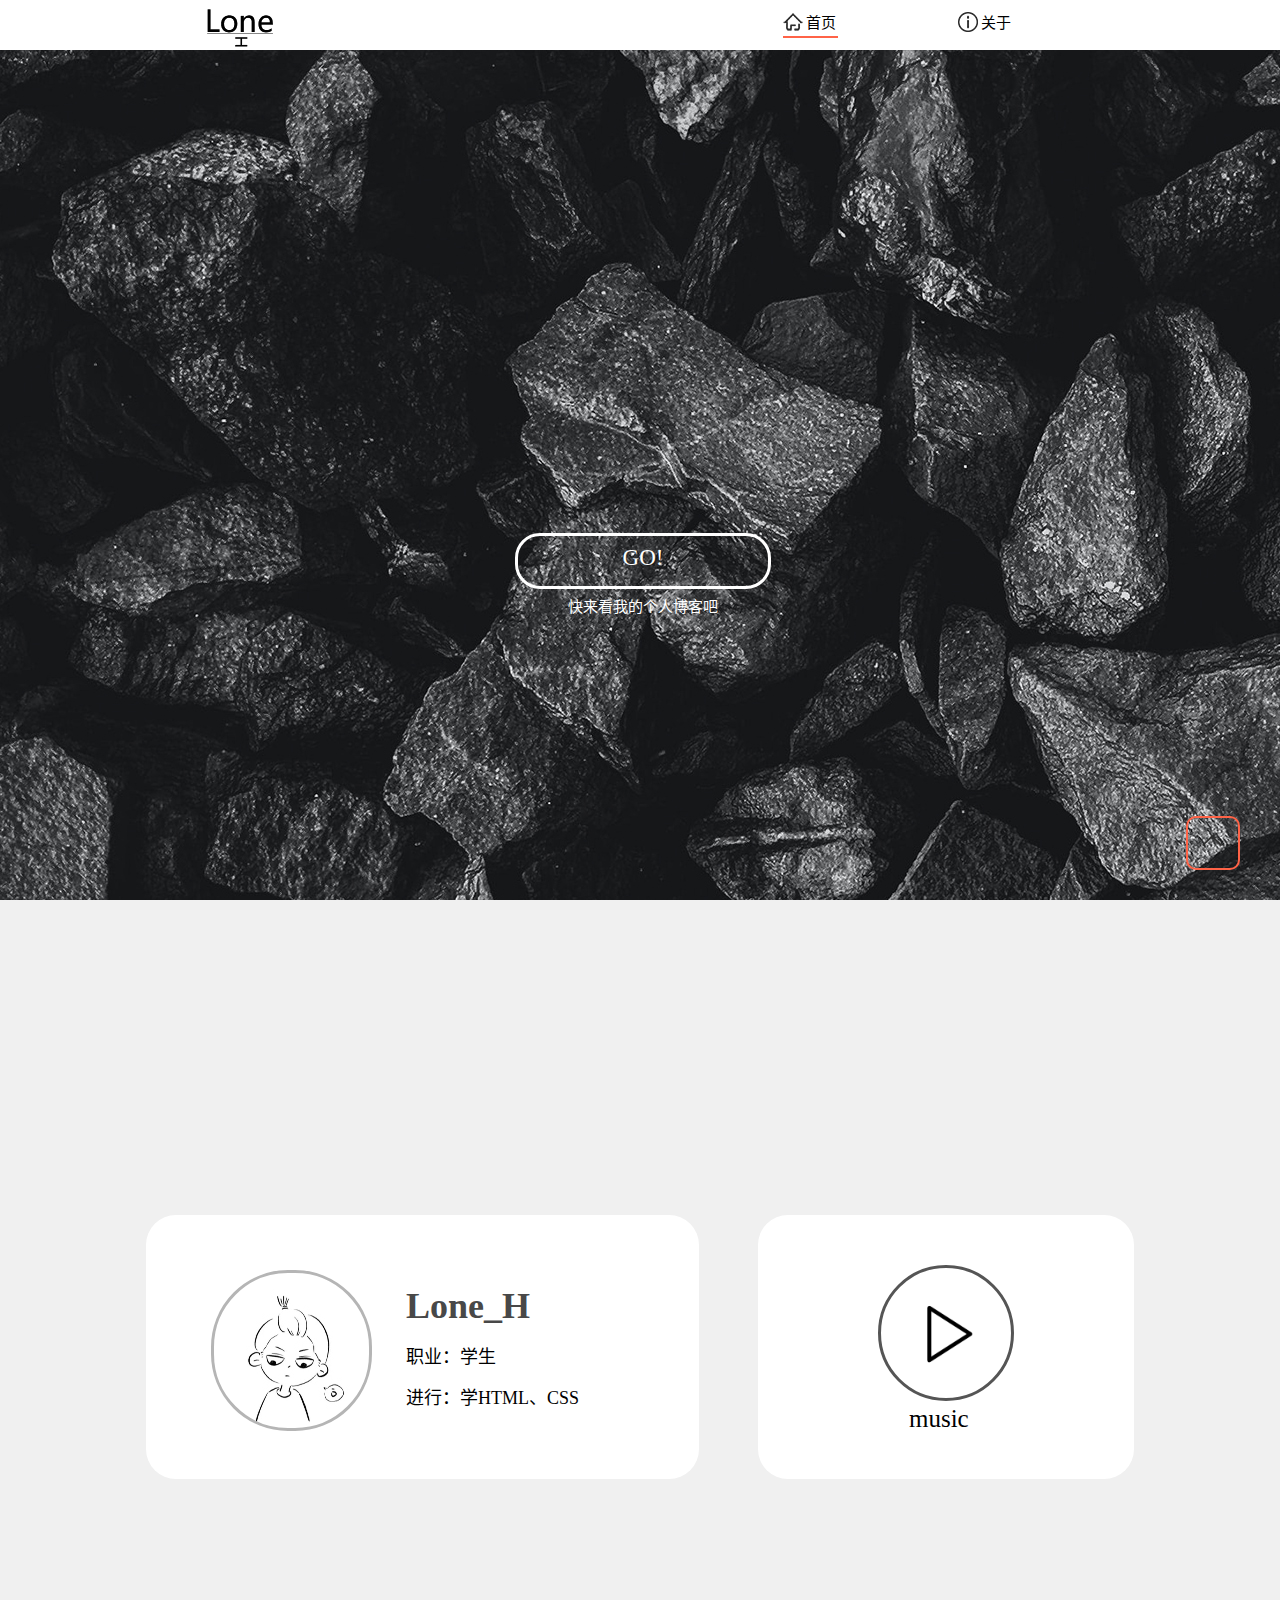
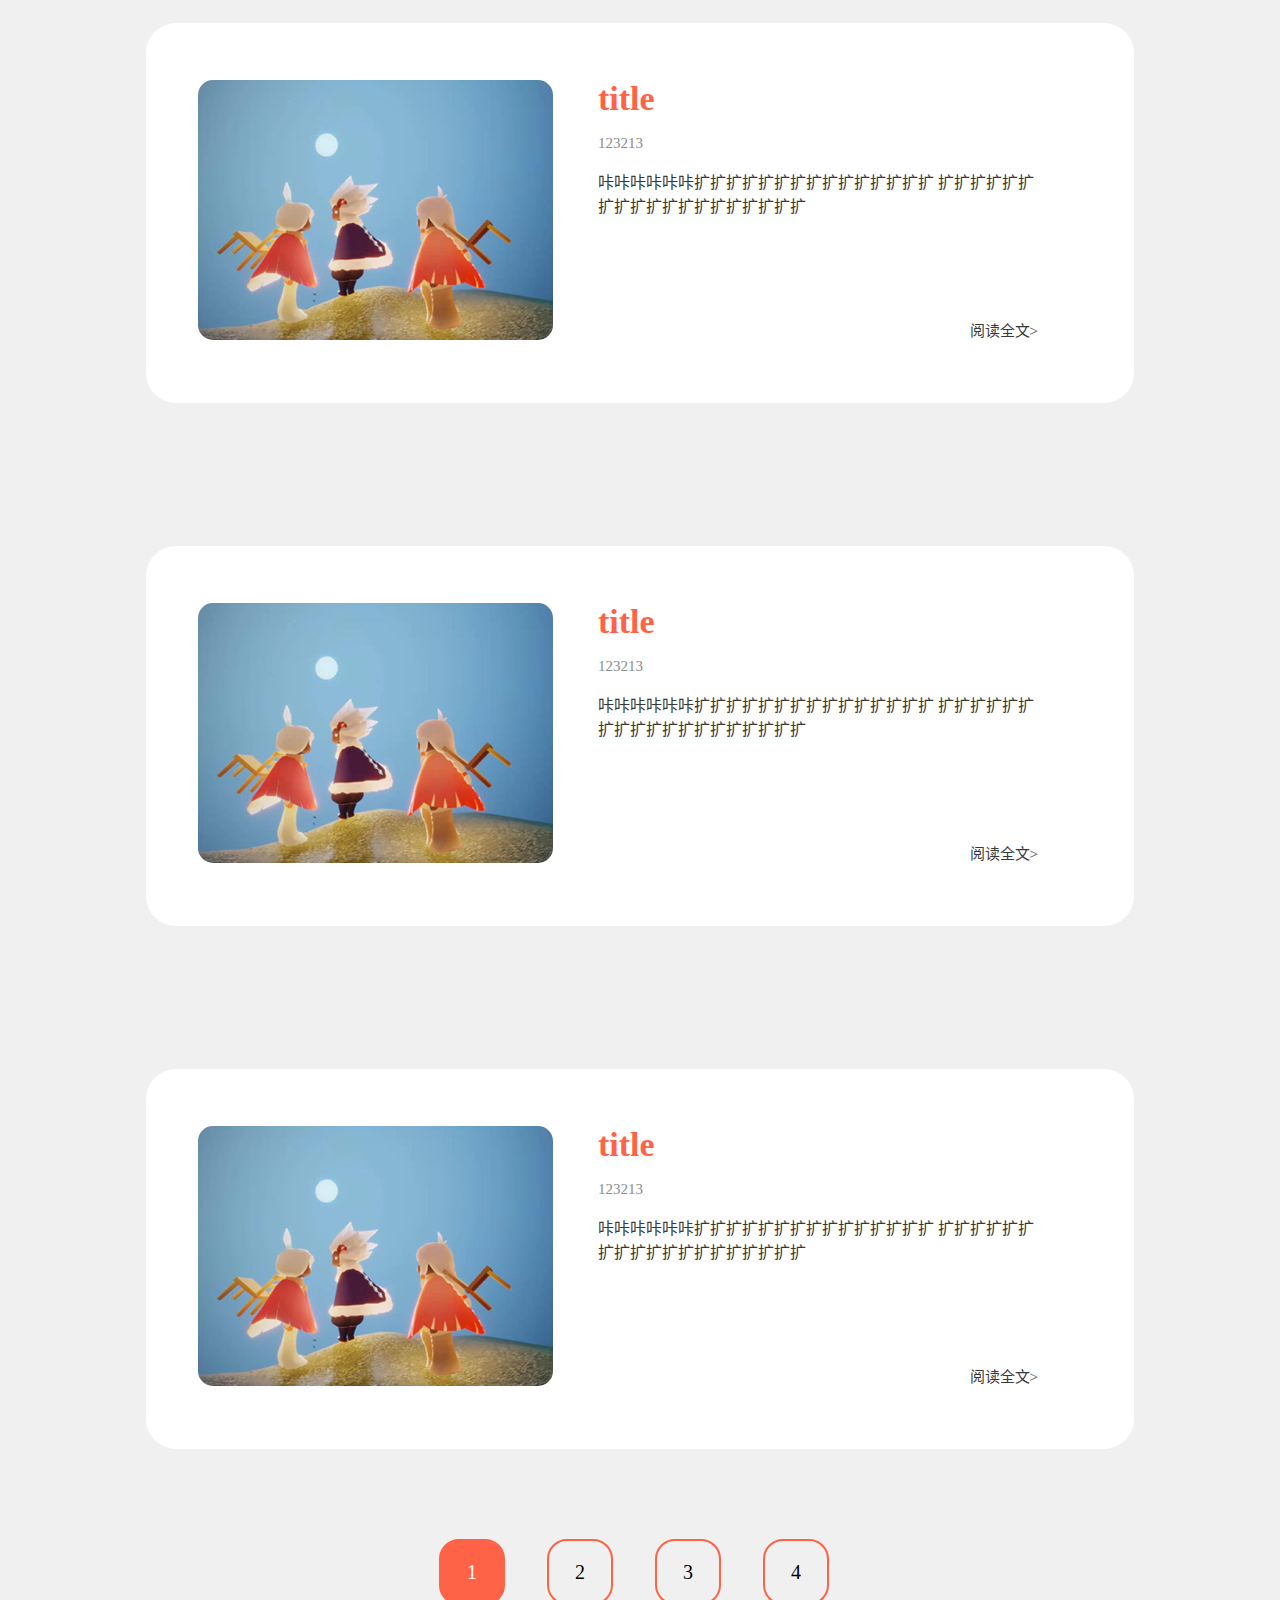
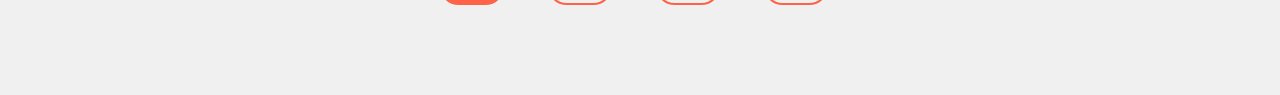
==== commit 6aad15f7: "clone" ====
--- a/index.html
+++ b/index.html
@@ -24,8 +24,8 @@
     <!-- banner部分 -->
     <div class="banner" style="background-image: url(images/banner.jpg);">
         <div class="tab">
-            <span><a href="gift.html" target="_blank">GO!</a>></span>
-            <p>往下面划</p></a>
+            <span>GO!</span>
+            <p>快来看我的个人博客吧</p>
         </div>
     </div>
     <!-- 模块部分 -->
@@ -49,13 +49,14 @@
         <ul>
             <li>
                 <div class="photo">
-                    <img src="images/photo1.jpg" >
+                    <img src="images/photo1.jpg" alt="">
                 </div>
                 <div class="artical">
-                    <h4>来自嗖嗖的一份礼物</h4>
-                    <p id="go">2020/12/31</p>
-                    <p>来自嗖嗖的一个生日大礼包！！（点击下方的阅读全文查收哦）</p>
-                    <a href="gift.html">阅读全文></a>
+                    <h4>title</h4>
+                    <p id="go">123213</p>
+                    <p>咔咔咔咔咔咔扩扩扩扩扩扩扩扩扩扩扩扩扩扩扩
+                        扩扩扩扩扩扩扩扩扩扩扩扩扩扩扩扩扩扩扩</p>
+                    <a href="#">阅读全文></a>
                 </div>
             </li>
             <li>
@@ -97,7 +98,5 @@
     <div class="sidenav">
         <a href="#"><img src="images/top.png"></a>
     </div>
-
-    <audio src="birthdays.mp3" controls autoplay style="outline: none"></audio>
         
 </html>--- a/css/style.css
+++ b/css/style.css
@@ -68,7 +68,7 @@
     border-radius: 25px;
 }
 
-.banner .tab span a {
+.banner .tab span {
     display: inline-block;
     width: 250px;
     height: 25px;
@@ -82,7 +82,7 @@
 .banner .tab p {
     font-size: 15px;
     color: white;
-    margin-top: 0px;
+    margin-top: 25px;
     text-align: center;
 }
 
